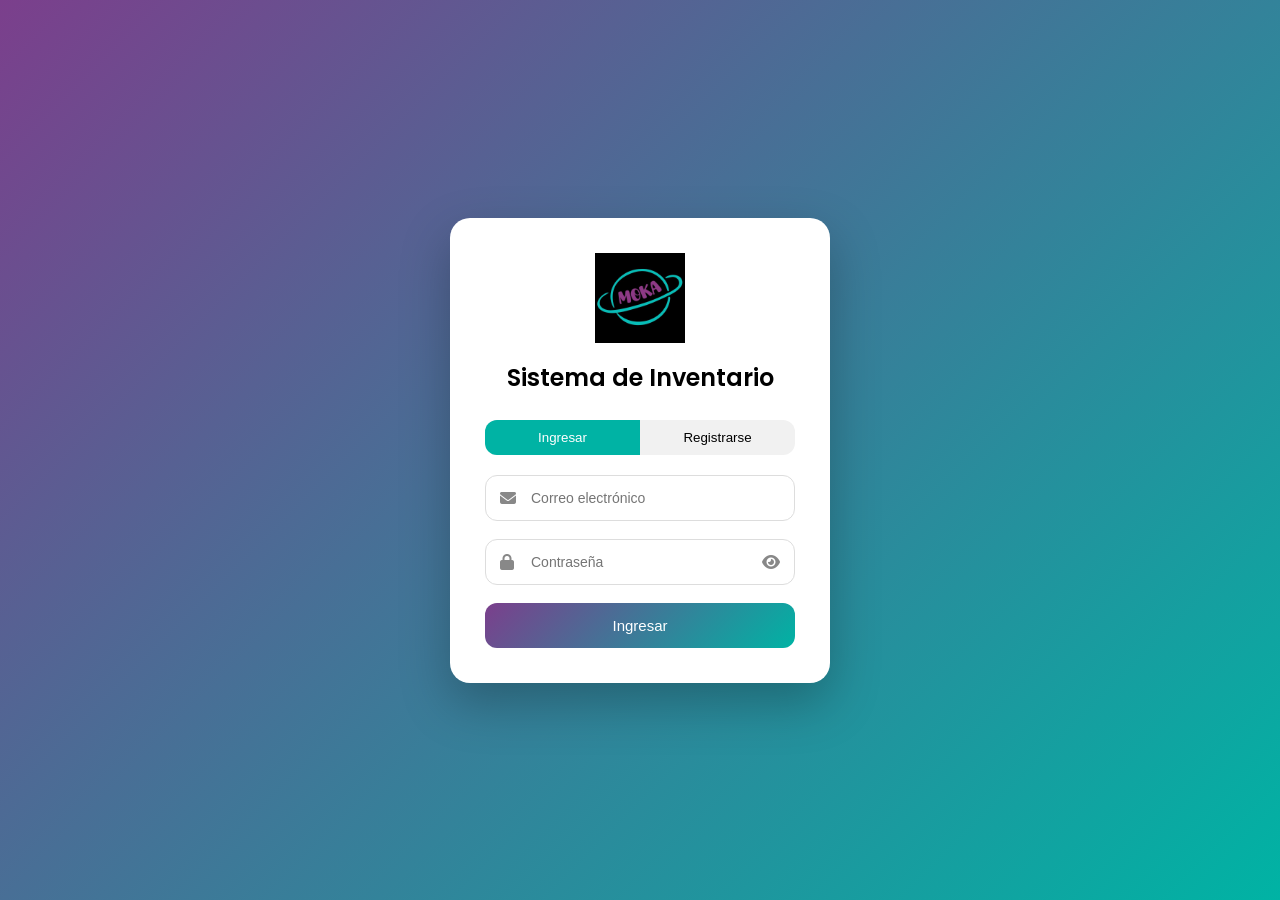
==== index.html @ 9282088e "Se carga el front donde se incluye el login, registro" ====
<!DOCTYPE html>
<html lang="es">
<head>
    <meta charset="UTF-8">
    <title>MOKA | Sistema de Inventario</title>
    <link rel="stylesheet" href="css/estilo.css">
    <link rel="stylesheet" href="https://cdnjs.cloudflare.com/ajax/libs/font-awesome/6.5.0/css/all.min.css">
</head>
<body>

<div class="auth-container">

    <div class="auth-card">

        <!-- LOGO -->
        <div class="auth-header">
            <img src="assets/img2.jpeg" alt="MOKA">
            <h2>Sistema de Inventario</h2>
        </div>

        <!-- TABS -->
        <div class="auth-tabs">
            <button class="tab active" onclick="showLogin()">Ingresar</button>
            <button class="tab" onclick="showRegister()">Registrarse</button>
        </div>

        <!-- LOGIN -->
        <form id="loginForm" class="form-section active">
            <div class="input-group">
                <i class="fa fa-envelope icon-left"></i>
                <input type="email" id="lcorreo" placeholder="Correo electrónico">
            </div>

            <div class="input-group password-group">
                <i class="fa fa-lock icon-left"></i>
                <input type="password" id="lcontrasena" placeholder="Contraseña">
                <i class="fa fa-eye toggle-password icon-right"></i>
            </div>

            <button type="submit" class="btn-primary">Ingresar</button>
        </form>

        <!-- REGISTRO -->
        <form id="registerForm" class="form-section">
            <div class="input-group">
                <i class="fa fa-id-card icon-left"></i>
                <input type="text" id="identificacion" placeholder="Número de documento">
            </div>
            <div class="input-group">
                <i class="fa fa-user icon-left"></i>
                <input type="text" id="nombre" placeholder="Nombre completo">
            </div>

            <div class="input-group">
                <i class="fa fa-envelope icon-left"></i>
                <input type="email" id="correo" placeholder="Correo electrónico">
            </div>

            <div class="input-group password-group">
                <i class="fa fa-lock icon-left"></i>
                <input type="password" id="contrasena" placeholder="Contraseña">
                <i class="fa fa-eye toggle-password icon-right"></i>
            </div>

            <div class="input-group">
                <i class="fa fa-user-tag icon-left"></i>
                <select id="roleSelect">
                    <option value="">Cargando roles...</option>
                </select>
            </div>            

            <button type="submit" class="btn-primary">Crear cuenta</button>
        </form>

    </div>

</div>

<script>
function showLogin() {
    document.getElementById('loginForm').classList.add('active');
    document.getElementById('registerForm').classList.remove('active');
    document.querySelectorAll('.tab')[0].classList.add('active');
    document.querySelectorAll('.tab')[1].classList.remove('active');
}

function showRegister() {
    document.getElementById('registerForm').classList.add('active');
    document.getElementById('loginForm').classList.remove('active');
    document.querySelectorAll('.tab')[1].classList.add('active');
    document.querySelectorAll('.tab')[0].classList.remove('active');
}
</script>

<script src="js/config.js"></script>
<script src="js/login.js"></script>

</body>
</html>
---- css/estilo.css ----
@import url('https://fonts.googleapis.com/css2?family=Poppins:wght@300;400;600&display=swap');

:root {
    --morado: #7B3F8C;
    --turquesa: #00B3A4;
    --fondo: #f2f4f7;
    --blanco: #ffffff;
}

* {
    box-sizing: border-box;
}

body {
    margin: 0;
    font-family: 'Poppins', sans-serif;
    background: linear-gradient(135deg, var(--morado), var(--turquesa));
    height: 100vh;
    display: flex;
    justify-content: center;
    align-items: center;
}

/* CONTENEDOR */
.auth-container {
    width: 100%;
    display: flex;
    justify-content: center;
}

/* TARJETA */
.auth-card {
    background: var(--blanco);
    width: 380px;
    border-radius: 20px;
    padding: 35px;
    box-shadow: 0 20px 50px rgba(0,0,0,0.25);
}

/* HEADER */
.auth-header {
    text-align: center;
    margin-bottom: 25px;
}

.auth-header img {
    width: 90px;
    margin-bottom: 10px;
}

.auth-header h2 {
    margin: 0;
    font-weight: 600;
}

/* TABS */
.auth-tabs {
    display: flex;
    margin-bottom: 20px;
    background: #f1f1f1;
    border-radius: 12px;
    overflow: hidden;
}

.auth-tabs .tab {
    flex: 1;
    padding: 10px;
    border: none;
    cursor: pointer;
    background: transparent;
    font-weight: 500;
}

.auth-tabs .tab.active {
    background: var(--turquesa);
    color: white;
}

/* FORMULARIOS */
.form-section {
    display: none;
}

.form-section.active {
    display: block;
}

/* INPUTS CON ICONOS */
.input-group {
    position: relative;
    margin-bottom: 18px;
}

.input-group input {
    width: 100%;
    padding: 14px 45px 14px 45px;
    border-radius: 12px;
    border: 1.5px solid #ddd;
    font-size: 14px;
    transition: all 0.3s ease;
}

.input-group select {
    width: 100%;
    padding: 14px 45px 14px 45px;
    border-radius: 12px;
    border: 1.5px solid #ddd;
    font-size: 14px;
    appearance: none;
    background-color: white;
}

.input-group input:focus {
    outline: none;
    border-color: var(--turquesa);
    box-shadow: 0 0 0 3px rgba(0,179,164,0.2);
}

/* BOTÓN */
.btn-primary {
    width: 100%;
    padding: 14px;
    background: linear-gradient(135deg, var(--morado), var(--turquesa));
    border: none;
    border-radius: 12px;
    color: white;
    font-size: 15px;
    cursor: pointer;
    font-weight: 500;
}

.btn-primary:hover {
    opacity: 0.9;
}

.alert {
    padding: 12px;
    border-radius: 10px;
    margin-bottom: 15px;
    text-align: center;
    font-size: 14px;
}

.alert.error {
    background-color: #ff4d4d;
    color: white;
}

.alert.success {
    background-color: var(--turquesa);
    color: white;
}

.input-group {
    position: relative;
    margin-bottom: 18px;
}

/* ICONO IZQUIERDO */
.icon-left {
    position: absolute;
    left: 15px;
    top: 50%;
    transform: translateY(-50%);
    color: #888;
}

/* ICONO DERECHO */
.icon-right {
    position: absolute;
    right: 15px;
    top: 50%;
    transform: translateY(-50%);
    cursor: pointer;
    color: #888;
    transition: 0.3s;
}

.icon-right:hover {
    color: var(--turquesa);
}

/* INPUT AJUSTADO */
.input-group input {
    width: 100%;
    padding: 14px 45px 14px 45px; 
    border-radius: 12px;
    border: 1.5px solid #ddd;
    font-size: 14px;
    transition: all 0.3s ease;
}

.input-group input:focus {
    outline: none;
    border-color: var(--turquesa);
    box-shadow: 0 0 0 3px rgba(0,179,164,0.2);
}

/* RESPONSIVE */
@media (max-width: 480px) {
    .auth-card {
        width: 90%;
    }
}
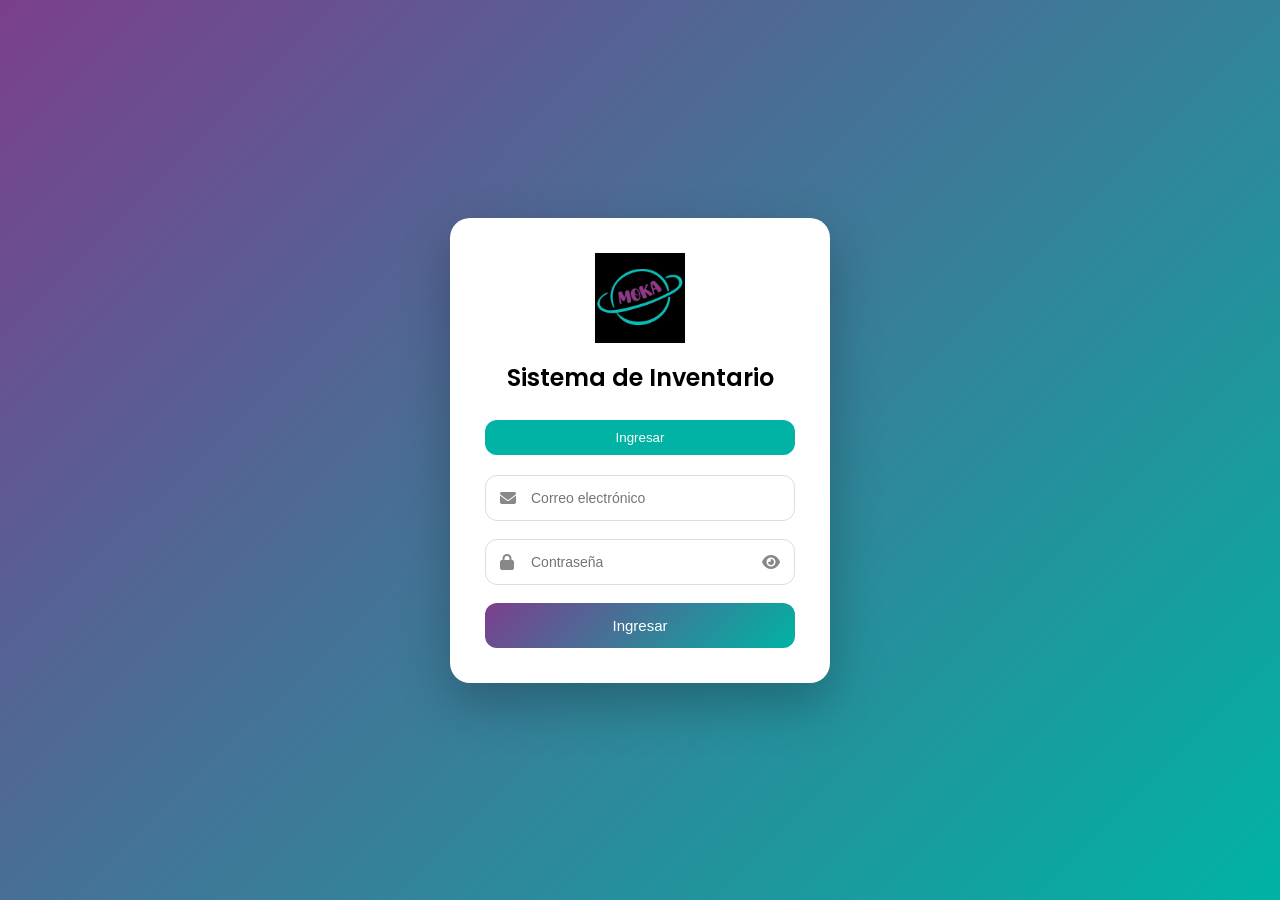
==== commit 6fcd8707: "Se termina el diseno y funcionalidad de los reportes, se comenta el registro en el login y se empiez" ====
--- a/index.html
+++ b/index.html
@@ -8,92 +8,88 @@
 </head>
 <body>
 
-<div class="auth-container">
-
-    <div class="auth-card">
-
-        <!-- LOGO -->
-        <div class="auth-header">
-            <img src="assets/img2.jpeg" alt="MOKA">
-            <h2>Sistema de Inventario</h2>
-        </div>
-
-        <!-- TABS -->
-        <div class="auth-tabs">
-            <button class="tab active" onclick="showLogin()">Ingresar</button>
-            <button class="tab" onclick="showRegister()">Registrarse</button>
-        </div>
-
-        <!-- LOGIN -->
-        <form id="loginForm" class="form-section active">
-            <div class="input-group">
-                <i class="fa fa-envelope icon-left"></i>
-                <input type="email" id="lcorreo" placeholder="Correo electrónico">
+    <div class="auth-container">
+        <div class="auth-card">
+            <!-- LOGO -->
+            <div class="auth-header">
+                <img src="assets/img2.jpeg" alt="MOKA">
+                <h2>Sistema de Inventario</h2>
             </div>
 
-            <div class="input-group password-group">
-                <i class="fa fa-lock icon-left"></i>
-                <input type="password" id="lcontrasena" placeholder="Contraseña">
-                <i class="fa fa-eye toggle-password icon-right"></i>
+            <!-- TABS -->
+            <div class="auth-tabs">
+                <button class="tab active" onclick="showLogin()">Ingresar</button>
+                <!--<button class="tab" onclick="showRegister()">Registrarse</button>-->
             </div>
 
-            <button type="submit" class="btn-primary">Ingresar</button>
-        </form>
+            <!-- LOGIN -->
+            <form id="loginForm" class="form-section active">
+                <div class="input-group">
+                    <i class="fa fa-envelope icon-left"></i>
+                    <input type="email" id="lcorreo" placeholder="Correo electrónico">
+                </div>
 
-        <!-- REGISTRO -->
-        <form id="registerForm" class="form-section">
-            <div class="input-group">
-                <i class="fa fa-id-card icon-left"></i>
-                <input type="text" id="identificacion" placeholder="Número de documento">
-            </div>
-            <div class="input-group">
-                <i class="fa fa-user icon-left"></i>
-                <input type="text" id="nombre" placeholder="Nombre completo">
-            </div>
+                <div class="input-group password-group">
+                    <i class="fa fa-lock icon-left"></i>
+                    <input type="password" id="lcontrasena" placeholder="Contraseña">
+                    <i class="fa fa-eye toggle-password icon-right"></i>
+                </div>
 
-            <div class="input-group">
-                <i class="fa fa-envelope icon-left"></i>
-                <input type="email" id="correo" placeholder="Correo electrónico">
-            </div>
+                <button type="submit" class="btn-primary">Ingresar</button>
+            </form>
 
-            <div class="input-group password-group">
-                <i class="fa fa-lock icon-left"></i>
-                <input type="password" id="contrasena" placeholder="Contraseña">
-                <i class="fa fa-eye toggle-password icon-right"></i>
-            </div>
+            <!-- REGISTRO -->
+            <form id="registerForm" class="form-section">
+                <div class="input-group">
+                    <i class="fa fa-id-card icon-left"></i>
+                    <input type="text" id="identificacion" placeholder="Número de documento">
+                </div>
+                <div class="input-group">
+                    <i class="fa fa-user icon-left"></i>
+                    <input type="text" id="nombre" placeholder="Nombre completo">
+                </div>
 
-            <div class="input-group">
-                <i class="fa fa-user-tag icon-left"></i>
-                <select id="roleSelect">
-                    <option value="">Cargando roles...</option>
-                </select>
-            </div>            
+                <div class="input-group">
+                    <i class="fa fa-envelope icon-left"></i>
+                    <input type="email" id="correo" placeholder="Correo electrónico">
+                </div>
 
-            <button type="submit" class="btn-primary">Crear cuenta</button>
-        </form>
+                <div class="input-group password-group">
+                    <i class="fa fa-lock icon-left"></i>
+                    <input type="password" id="contrasena" placeholder="Contraseña">
+                    <i class="fa fa-eye toggle-password icon-right"></i>
+                </div>
 
+                <div class="input-group">
+                    <i class="fa fa-user-tag icon-left"></i>
+                    <select id="roleSelect">
+                        <option value="">Cargando roles...</option>
+                    </select>
+                </div>            
+
+                <button type="submit" class="btn-primary">Crear cuenta</button>
+            </form>
+        </div>
     </div>
 
-</div>
+    <script>
+        function showLogin() {
+            document.getElementById('loginForm').classList.add('active');
+            document.getElementById('registerForm').classList.remove('active');
+            document.querySelectorAll('.tab')[0].classList.add('active');
+            document.querySelectorAll('.tab')[1].classList.remove('active');
+        }
 
-<script>
-function showLogin() {
-    document.getElementById('loginForm').classList.add('active');
-    document.getElementById('registerForm').classList.remove('active');
-    document.querySelectorAll('.tab')[0].classList.add('active');
-    document.querySelectorAll('.tab')[1].classList.remove('active');
-}
+        function showRegister() {
+            document.getElementById('registerForm').classList.add('active');
+            document.getElementById('loginForm').classList.remove('active');
+            document.querySelectorAll('.tab')[1].classList.add('active');
+            document.querySelectorAll('.tab')[0].classList.remove('active');
+        }
+    </script>
 
-function showRegister() {
-    document.getElementById('registerForm').classList.add('active');
-    document.getElementById('loginForm').classList.remove('active');
-    document.querySelectorAll('.tab')[1].classList.add('active');
-    document.querySelectorAll('.tab')[0].classList.remove('active');
-}
-</script>
-
-<script src="js/config.js"></script>
-<script src="js/login.js"></script>
+    <script src="js/config.js"></script>
+    <script src="js/login.js"></script>
 
 </body>
 </html>
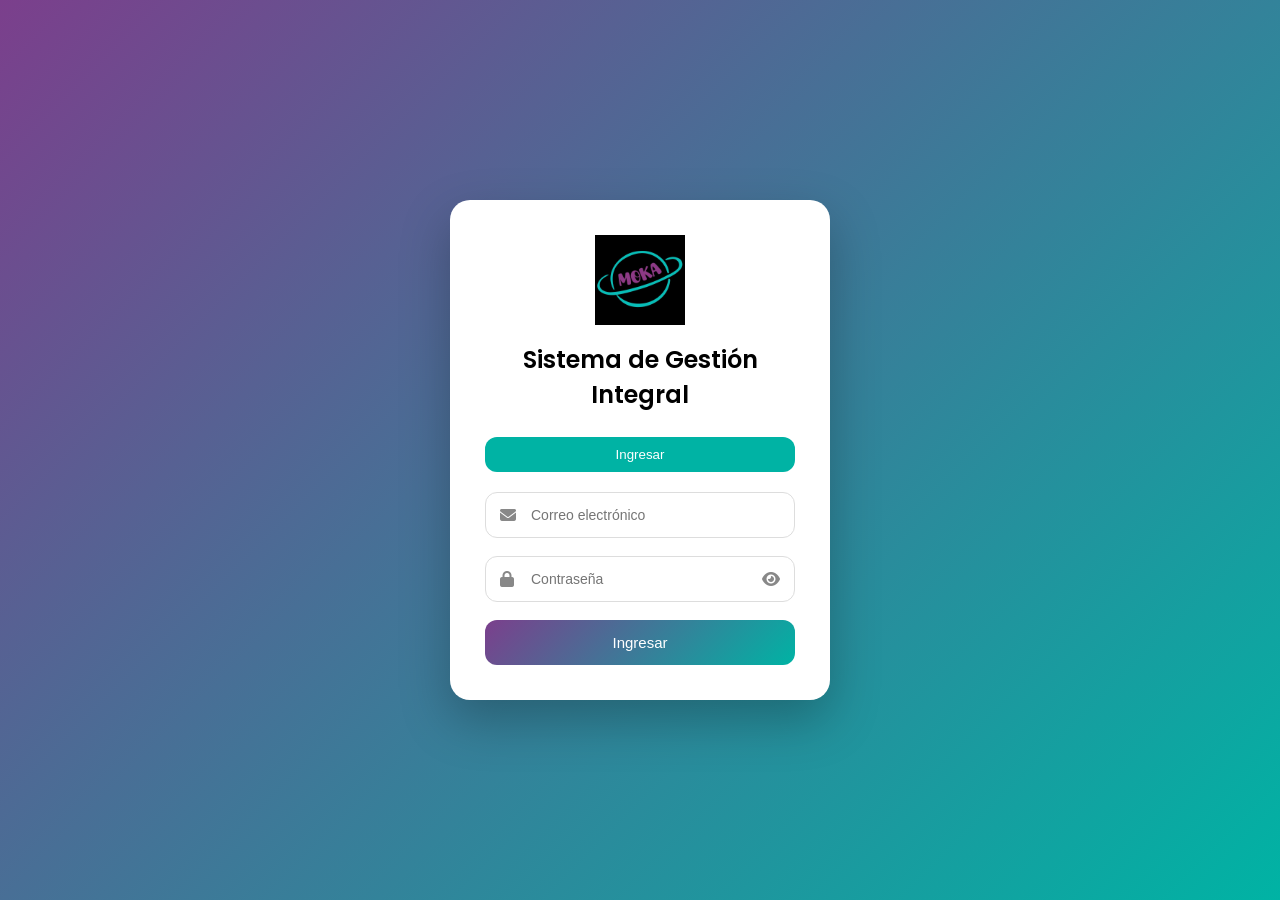
==== commit e60d5a30: "Se agrega el campo de dirección para el mantenimiento de clientes" ====
--- a/index.html
+++ b/index.html
@@ -13,7 +13,7 @@
             <!-- LOGO -->
             <div class="auth-header">
                 <img src="assets/img2.jpeg" alt="MOKA">
-                <h2>Sistema de Inventario</h2>
+                <h2>Sistema de Gestión Integral</h2>
             </div>
 
             <!-- TABS -->
